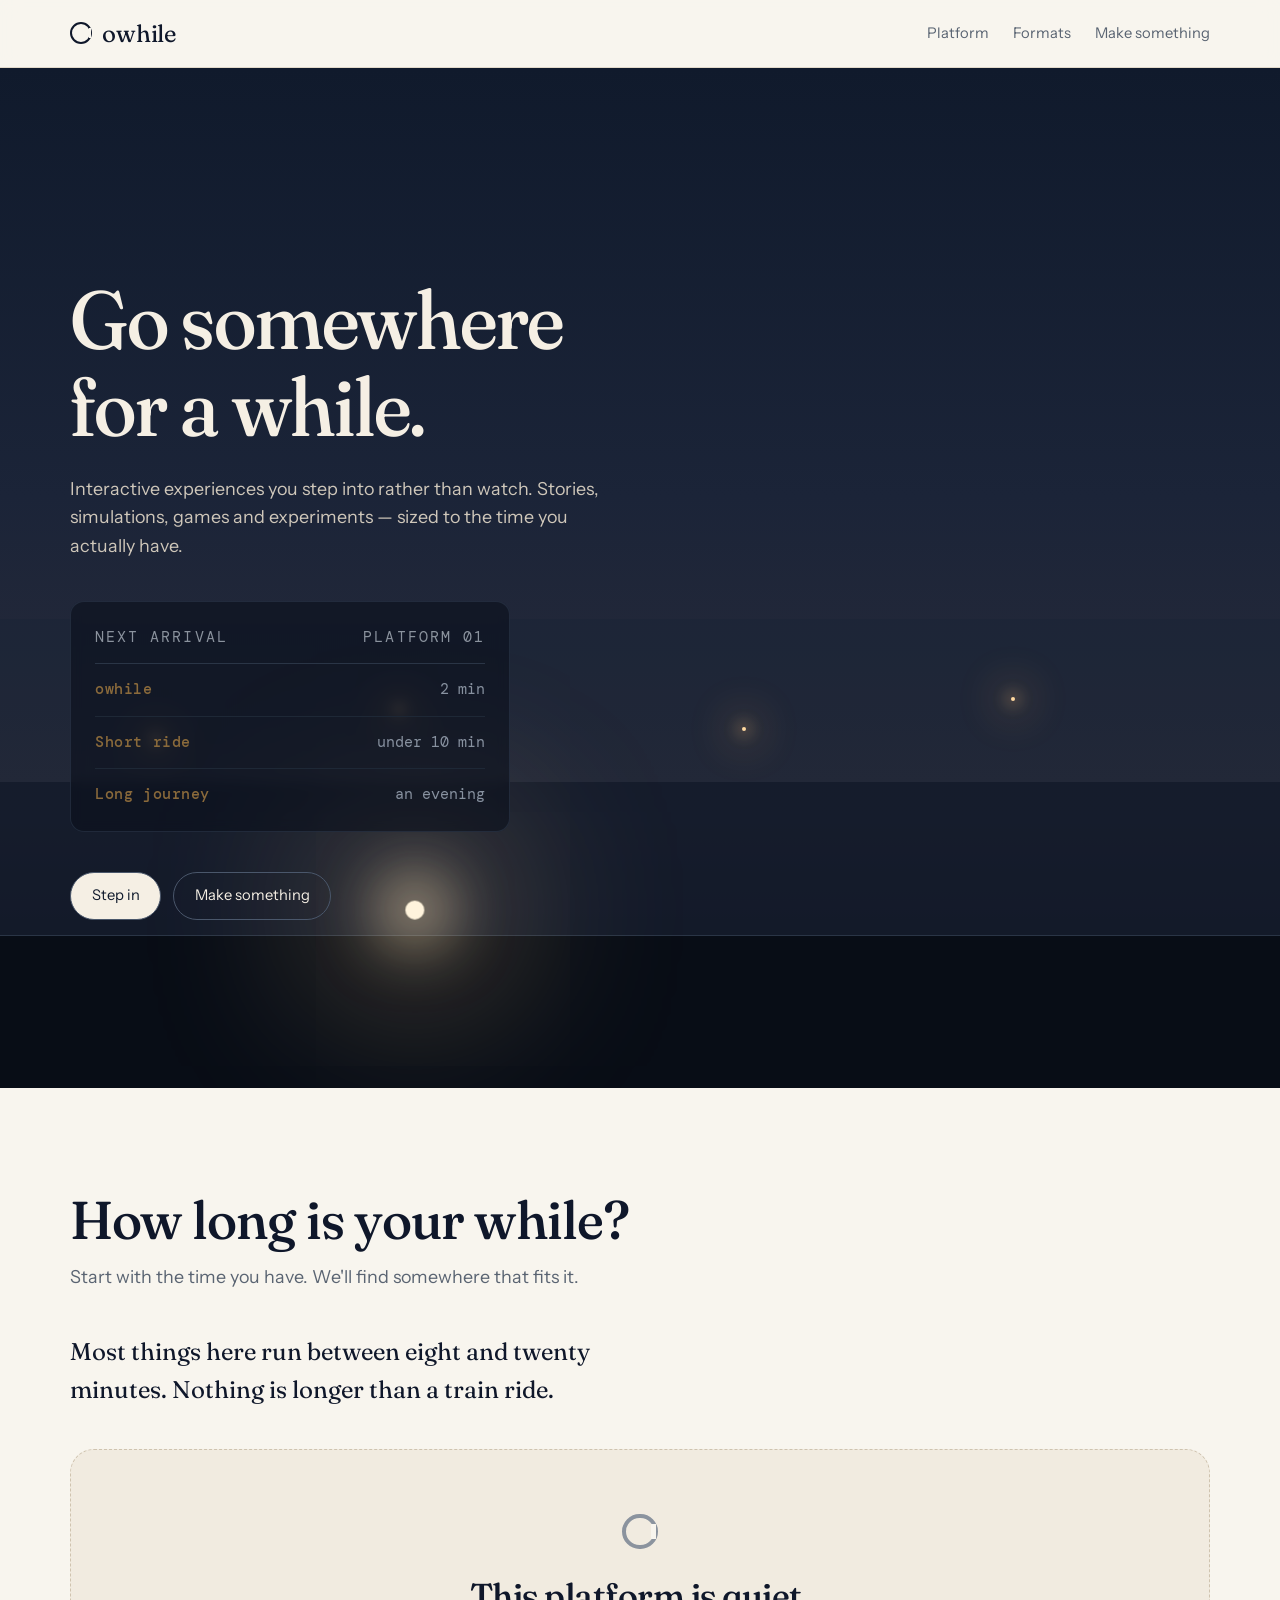
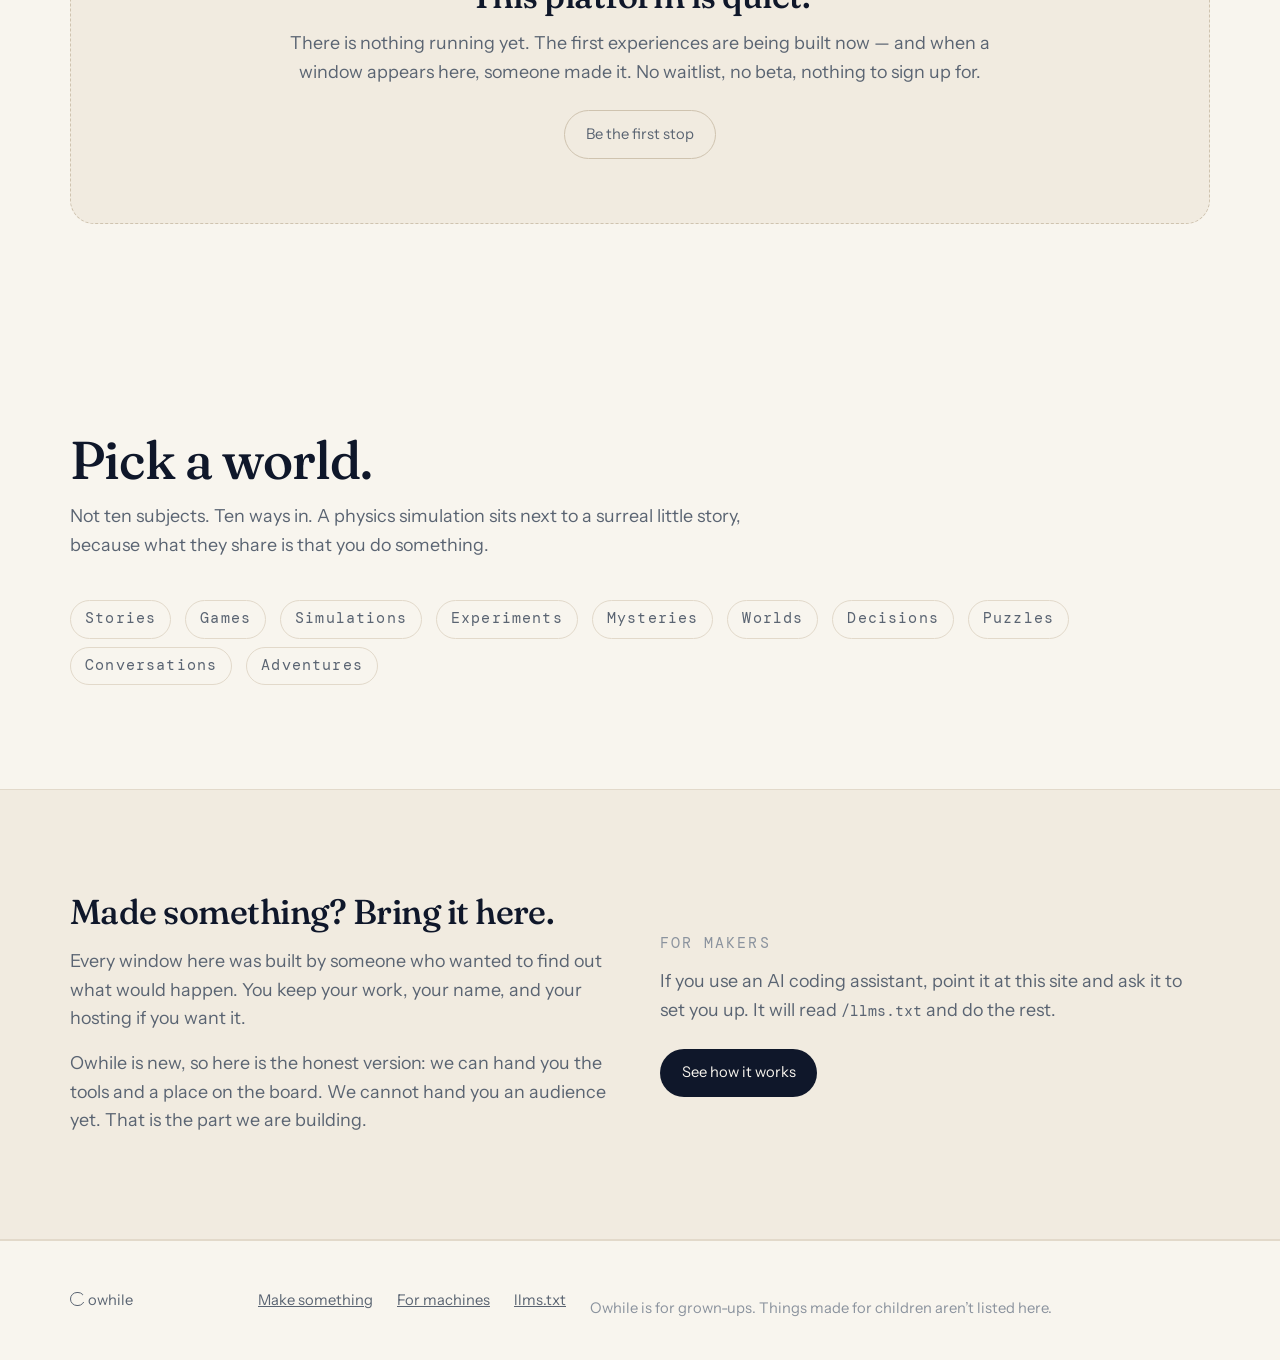
==== index.html @ 63c22e76 "owhile.ai — station landing, creator pathway, and the machine layer Static HTML/CSS with no build st" ====
<!doctype html>
<html lang="en">
<head>
<meta charset="utf-8">
<meta name="viewport" content="width=device-width, initial-scale=1">
<title>owhile — go somewhere for a while</title>
<meta name="description" content="Interactive experiences you step into rather than watch. Stories, simulations, games and experiments, sized to the time you actually have.">
<link rel="preconnect" href="https://fonts.googleapis.com">
<link rel="preconnect" href="https://fonts.gstatic.com" crossorigin>
<link href="https://fonts.googleapis.com/css2?family=Fraunces:opsz,wght@9..144,300..600&family=Instrument+Sans:wght@400;500;600&family=DM+Mono:wght@400;500&display=swap" rel="stylesheet">
<link rel="stylesheet" href="/assets/css/owhile.css">
<link rel="alternate" type="text/markdown" href="/llms.txt" title="Plain-text summary for language models">
<script type="application/ld+json">
{
  "@context": "https://schema.org",
  "@type": "WebSite",
  "name": "owhile",
  "url": "https://owhile.ai",
  "description": "A platform for interactive experiences — stories, simulations, games and experiments you step into rather than watch.",
  "publisher": { "@type": "Organization", "name": "owhile" }
}
</script>
</head>
<body>

<a class="sr-only" href="#main">Skip to content</a>

<header class="site-head">
  <div class="wrap">
    <a class="wordmark" href="/"><span class="o" aria-hidden="true"></span>owhile</a>
    <nav class="site-nav" aria-label="Main">
      <a href="#platform">Platform</a>
      <a href="#formats">Formats</a>
      <a href="/creators/">Make something</a>
    </nav>
  </div>
</header>

<main id="main">

  <!-- The station. §4 — a quiet station at dusk; something approaches before it arrives. -->
  <section class="station" aria-labelledby="hero-title">
    <div class="station__far"  aria-hidden="true"></div>
    <div class="station__mid"  aria-hidden="true"></div>
    <div class="station__near" aria-hidden="true"></div>
    <span class="lamp" style="left:12%;bottom:34%;animation-delay:-2s" aria-hidden="true"></span>
    <span class="lamp" style="left:31%;bottom:37%;animation-delay:-5s" aria-hidden="true"></span>
    <span class="lamp" style="left:58%;bottom:35%;animation-delay:-1s" aria-hidden="true"></span>
    <span class="lamp" style="left:79%;bottom:38%;animation-delay:-4s" aria-hidden="true"></span>
    <span class="approach" aria-hidden="true"></span>

    <div class="wrap station__inner">
      <h1 class="hero-title" id="hero-title">Go somewhere<br>for a while.</h1>
      <p class="hero-sub">
        Interactive experiences you step into rather than watch. Stories, simulations,
        games and experiments — sized to the time you actually have.
      </p>

      <!-- §18: real signage carrying real navigation, not decoration. -->
      <div class="board" role="group" aria-label="Next arrivals">
        <div class="board__head">
          <span class="signage">Next arrival</span>
          <span class="signage">Platform 01</span>
        </div>
        <div class="board__row"><b>owhile</b> <span>2 min</span></div>
        <div class="board__row"><b>Short ride</b> <span>under 10 min</span></div>
        <div class="board__row"><b>Long journey</b> <span>an evening</span></div>
      </div>

      <p style="margin-top:2.5rem;display:flex;gap:.75rem;flex-wrap:wrap">
        <a class="btn btn--solid" href="#platform">Step in</a>
        <a class="btn" href="/creators/">Make something</a>
      </p>
    </div>
  </section>

  <!-- §13: time as a product primitive. -->
  <section id="platform" aria-labelledby="while-title">
    <div class="wrap">
      <div class="section-head">
        <h2 id="while-title">How long is your while?</h2>
        <p>Start with the time you have. We'll find somewhere that fits it.</p>
      </div>

      <!-- SHIP GATE: the picker turns on at ~12 experiences across 3 duration bands.
           Below that it returns the same set at every setting, which teaches the visitor
           the catalogue is empty in a single click. Until then the question stands alone —
           it is the brand asset; the filter is only a feature. -->
      <p style="font-family:var(--font-display);font-size:var(--step-1);max-width:34ch">
        Most things here run between eight and twenty minutes. Nothing is longer
        than a train ride.
      </p>

      <!-- §26. There is no catalogue yet. The honest thing, in voice. -->
      <div class="platform-quiet" id="results" style="margin-top:2.5rem">
        <span class="o" aria-hidden="true"></span>
        <h3>This platform is quiet.</h3>
        <p>
          There is nothing running yet. The first experiences are being built now —
          and when a window appears here, someone made it. No waitlist, no beta,
          nothing to sign up for.
        </p>
        <p style="margin-top:1.5rem">
          <a class="btn" href="/creators/">Be the first stop</a>
        </p>
      </div>
    </div>
  </section>

  <!-- §16: formats, not subjects. -->
  <section id="formats" aria-labelledby="formats-title">
    <div class="wrap">
      <div class="section-head">
        <h2 id="formats-title">Pick a world.</h2>
        <p>
          Not ten subjects. Ten ways in. A physics simulation sits next to a surreal
          little story, because what they share is that you do something.
        </p>
      </div>
      <div class="formats">
        <span class="format">Stories</span>
        <span class="format">Games</span>
        <span class="format">Simulations</span>
        <span class="format">Experiments</span>
        <span class="format">Mysteries</span>
        <span class="format">Worlds</span>
        <span class="format">Decisions</span>
        <span class="format">Puzzles</span>
        <span class="format">Conversations</span>
        <span class="format">Adventures</span>
      </div>
    </div>
  </section>

  <!-- §17: makers of experiences. The pathway, not a SaaS panel. -->
  <section class="invitation" aria-labelledby="make-title">
    <div class="wrap">
      <div>
        <h2 id="make-title" style="font-size:var(--step-2)">Made something? Bring it here.</h2>
        <p style="margin-top:1rem;color:var(--fg-muted)">
          Every window here was built by someone who wanted to find out what would happen.
          You keep your work, your name, and your hosting if you want it.
        </p>
        <p style="margin-top:1rem;color:var(--fg-muted)">
          Owhile is new, so here is the honest version: we can hand you the tools and a
          place on the board. We cannot hand you an audience yet. That is the part we
          are building.
        </p>
      </div>
      <div>
        <p class="signage">For makers</p>
        <p style="margin-top:.75rem;color:var(--fg-muted)">
          If you use an AI coding assistant, point it at this site and ask it to set you up.
          It will read <code style="font-family:var(--font-signage);font-size:.85em">/llms.txt</code>
          and do the rest.
        </p>
        <p style="margin-top:1.5rem"><a class="btn btn--solid" href="/creators/">See how it works</a></p>
      </div>
    </div>
  </section>

</main>

<footer class="site-foot">
  <div class="wrap">
    <span><span class="o" aria-hidden="true"></span> owhile</span>
    <nav aria-label="Footer">
      <a href="/creators/">Make something</a>
      <a href="/creators/start.md">For machines</a>
      <a href="/llms.txt">llms.txt</a>
    </nav>
    <p style="flex-basis:100%;margin-top:1rem;color:var(--fg-faint)">
      Owhile is for grown-ups. Things made for children aren&rsquo;t listed here.
    </p>
  </div>
</footer>

<script src="/assets/js/owhile.js" defer></script>
</body>
</html>
---- assets/css/owhile.css ----
/* ==========================================================================
   owhile — design system
   Built from knowledge/brand/owhile-design.md
   Governing rule (§27): the metaphor informs interaction and disappears when
   it gets in the way. This is not a website pretending to be a train station.
   ========================================================================== */

/* --- 1. Tokens ---------------------------------------------------------- */

:root {
  /* Shell palette. §9: restrained — "the content universe supplies the colour". */
  --midnight: #0F172A;
  --ink:      #1F2937;
  --cloud:    #F8F5EE;   /* warm off-white */
  --sand:     #EADFCF;   /* muted ticket tone */

  /* Content accents. §9 — for windows and worlds ONLY, never shell chrome.
     "Calm outside. Anything inside." */
  --sunset: #FF9F66;
  --mint:   #7EC8A9;
  --sky:    #5B9BD5;
  --lilac:  #A78BFA;

  /* Semantic surface tokens — light. Every colour is defined HERE first, so
     nothing depends on a media query having matched. */
  --bg:            var(--cloud);
  --bg-raised:     #FFFFFF;
  --bg-sunken:     #F1EBE0;
  --fg:            var(--midnight);
  --fg-muted:      #5A6472;
  --fg-faint:      #8B939E;
  --rule:          #E2D9CA;
  --rule-strong:   #CFC3AF;
  --accent:        #8A6A3B;   /* muted gold, for ticket + signage detail */
  --focus:         #3B6EA5;

  /* Type. §8: editorial sophistication + friendliness + curiosity.
     Explicitly NOT corporate grotesk, not futuristic, not rounded-childish,
     not academic serif. Fraunces carries a distinctive lowercase; Instrument
     Sans stays extremely readable; DM Mono is the signage/ticket voice. */
  --font-display: "Fraunces", Georgia, "Times New Roman", serif;
  --font-body:    "Instrument Sans", system-ui, -apple-system, sans-serif;
  --font-signage: "DM Mono", ui-monospace, SFMono-Regular, Menlo, monospace;

  --step--1: clamp(0.83rem, 0.80rem + 0.15vw, 0.92rem);
  --step-0:  clamp(1rem, 0.96rem + 0.20vw, 1.12rem);
  --step-1:  clamp(1.25rem, 1.15rem + 0.45vw, 1.55rem);
  --step-2:  clamp(1.60rem, 1.40rem + 0.95vw, 2.30rem);
  --step-3:  clamp(2.10rem, 1.65rem + 2.10vw, 3.60rem);
  --step-4:  clamp(2.70rem, 1.80rem + 4.20vw, 6.00rem);

  /* Space */
  --s-1: 0.5rem;  --s-2: 0.875rem; --s-3: 1.5rem;
  --s-4: 2.5rem;  --s-5: 4rem;     --s-6: 6.5rem;

  --radius:    14px;
  --radius-lg: 24px;

  /* Motion. §10: unhurried, physical (weight), directional, anticipatory.
     Long durations and a gentle overshoot-free ease read as mass, not snap. */
  --ease-physical: cubic-bezier(0.22, 0.61, 0.36, 1);
  --dur-quick: 320ms;
  --dur-calm:  680ms;
  --dur-slow:  1400ms;
  --dur-approach: 2600ms;
}

/* Dark. §9: "particularly natural, because the metaphor is travel at
   dusk/night" — near-black ground, warm white type, muted gold accents.
   Guarded so an explicit light choice still wins over a dark OS. */
@media (prefers-color-scheme: dark) {
  :root:not([data-theme="light"]) {
    --bg:          var(--midnight);
    --bg-raised:   #16202F;
    --bg-sunken:   #0A1119;
    --fg:          #F5EFE4;    /* warm white, never pure #fff */
    --fg-muted:    #A8B0BC;
    --fg-faint:    #6E7684;
    --rule:        #26303F;
    --rule-strong: #3A4658;
    --accent:      #D9B87C;    /* muted gold */
    --focus:       #8FB8E8;
  }
}
:root[data-theme="dark"] {
  --bg:          var(--midnight);
  --bg-raised:   #16202F;
  --bg-sunken:   #0A1119;
  --fg:          #F5EFE4;
  --fg-muted:    #A8B0BC;
  --fg-faint:    #6E7684;
  --rule:        #26303F;
  --rule-strong: #3A4658;
  --accent:      #D9B87C;
  --focus:       #8FB8E8;
}

/* --- 2. Base ------------------------------------------------------------ */

*, *::before, *::after { box-sizing: border-box; }

html { -webkit-text-size-adjust: 100%; scroll-behavior: smooth; }

body {
  margin: 0;
  background: var(--bg);          /* explicit — never inherit the host ground */
  color: var(--fg);
  font-family: var(--font-body);
  font-size: var(--step-0);
  line-height: 1.6;
  -webkit-font-smoothing: antialiased;
  transition: background var(--dur-calm) var(--ease-physical);
}

h1, h2, h3 {
  font-family: var(--font-display);
  font-weight: 500;
  line-height: 1.06;
  letter-spacing: -0.015em;
  text-wrap: balance;
  margin: 0;
  font-variation-settings: "SOFT" 30, "WONK" 1;   /* Fraunces: warm, not stiff */
}

p { margin: 0; max-width: 62ch; }
a { color: inherit; }

:focus-visible {
  outline: 2px solid var(--focus);
  outline-offset: 3px;
  border-radius: 4px;
}

.wrap { width: min(100% - 2.5rem, 1140px); margin-inline: auto; }
.stack > * + * { margin-top: var(--flow, var(--s-3)); }

.sr-only {
  position: absolute; width: 1px; height: 1px; padding: 0; margin: -1px;
  overflow: hidden; clip: rect(0 0 0 0); white-space: nowrap; border: 0;
}

/* Signage voice — §18. Used sparingly, as the design system insists. */
.signage {
  font-family: var(--font-signage);
  font-size: var(--step--1);
  letter-spacing: 0.14em;
  text-transform: uppercase;
  color: var(--fg-faint);
}

/* --- 3. The O ----------------------------------------------------------- */
/* §6: window, portal, destination, loop. One shape, many jobs. */

.o {
  display: inline-block;
  inline-size: 1em; block-size: 1em;
  border: 0.115em solid currentColor;
  border-radius: 50%;
  position: relative;
  vertical-align: -0.09em;
}
/* The nick that makes it a window frame rather than a ring — the detail that
   lets the O be recognised without the wordmark (§7). */
.o::after {
  content: "";
  position: absolute;
  inset-block: 22%; right: -0.055em;
  inline-size: 0.115em;
  background: var(--bg);
}

.wordmark {
  display: inline-flex; align-items: center; gap: 0.42em;
  font-family: var(--font-display);
  font-size: var(--step-1);
  font-variation-settings: "SOFT" 40, "WONK" 1;
  letter-spacing: -0.01em;
  text-decoration: none;
  color: var(--fg);
}
.wordmark .o { font-size: 0.92em; }

/* --- 4. Header ---------------------------------------------------------- */

.site-head {
  position: sticky; top: 0; z-index: 40;
  background: color-mix(in oklab, var(--bg) 88%, transparent);
  backdrop-filter: blur(10px);
  border-block-end: 1px solid var(--rule);
}
.site-head .wrap {
  display: flex; align-items: center; gap: var(--s-3);
  padding-block: var(--s-2);
}
.site-nav { margin-inline-start: auto; display: flex; gap: var(--s-3); align-items: center; }
.site-nav a {
  text-decoration: none; color: var(--fg-muted);
  font-size: var(--step--1);
  transition: color var(--dur-quick) var(--ease-physical);
}
.site-nav a:hover { color: var(--fg); }

/* --- 5. The station ----------------------------------------------------- */
/* §4. A quiet station at dusk. Always dark regardless of theme: it is a
   scene, not a surface — the same way a photograph does not invert. */

.station {
  position: relative;
  min-block-size: min(88vh, 760px);
  display: grid; align-items: end;
  overflow: hidden;
  background: linear-gradient(#101A2C 0%, #1B2438 42%, #2A2C3A 74%, #17181F 100%);
  color: #F5EFE4;
  isolation: isolate;
}

/* Depth: three silhouette bands, nearest darkest. */
.station__far, .station__mid, .station__near {
  position: absolute; inset-inline: 0; bottom: 0; pointer-events: none;
}
.station__far  { block-size: 46%; background: #16203350; }
.station__mid  { block-size: 30%; background: #0E1626A0; }
.station__near { block-size: 15%; background: #080D16; border-block-start: 1px solid #2A3546; }

/* Warm practical lights (§4). Slow, uneven breathing — never a pulse. */
.lamp {
  position: absolute; inline-size: 4px; block-size: 4px; border-radius: 50%;
  background: #FFD9A0;
  box-shadow: 0 0 14px 6px #FFC98033, 0 0 40px 18px #FFB85E1F;
  animation: lamp-breathe 7s var(--ease-physical) infinite;
}
@keyframes lamp-breathe { 0%,100% { opacity: .78 } 50% { opacity: 1 } }

/* The approaching light (§4, §10 "anticipatory"). It arrives before the
   train does — the whole point of the scene. */
.approach {
  position: absolute; left: -14%; bottom: 17%;
  inline-size: 10px; block-size: 10px; border-radius: 50%;
  background: #FFF3DC;
  box-shadow: 0 0 30px 14px #FFE6B880, 0 0 90px 46px #FFD79640;
  animation: approach var(--dur-approach) var(--ease-physical) 900ms forwards;
}
@keyframes approach {
  from { transform: translateX(0) scale(.55); opacity: 0 }
  25%  { opacity: .9 }
  to   { transform: translateX(46vw) scale(1.9); opacity: 1 }
}

.station__inner { position: relative; z-index: 2; padding-block: var(--s-6) var(--s-5); }

.hero-title {
  font-size: var(--step-4);
  font-variation-settings: "SOFT" 50, "WONK" 1;
  max-inline-size: 15ch;
}
.hero-sub { color: #CFC7BA; max-inline-size: 46ch; margin-top: var(--s-3); }

/* The departure board (§4, §18). Real signage, not decoration: it carries
   the actual navigation. */
.board {
  margin-top: var(--s-4);
  border: 1px solid #33405480;
  border-radius: var(--radius);
  background: #0A101B99;
  backdrop-filter: blur(6px);
  padding: var(--s-3);
  max-inline-size: 440px;
}
.board__head {
  display: flex; justify-content: space-between; align-items: baseline;
  border-block-end: 1px solid #2A3546; padding-block-end: var(--s-2);
}
.board__row {
  display: grid; grid-template-columns: 1fr auto;
  gap: var(--s-2); padding-block: var(--s-2);
  border-block-end: 1px solid #1E2836;
  font-family: var(--font-signage); font-size: var(--step--1);
}
.board__row:last-child { border: 0; padding-block-end: 0; }
.board__row b { font-weight: 500; color: var(--accent); letter-spacing: .04em; }
.board__row span { color: #8892A0; }

/* --- 6. Buttons --------------------------------------------------------- */

.btn {
  display: inline-flex; align-items: center; gap: 0.6em;
  padding: 0.78em 1.4em;
  border-radius: 999px;
  border: 1px solid var(--rule-strong);
  background: transparent; color: inherit;
  font: inherit; font-size: var(--step--1);
  text-decoration: none; cursor: pointer;
  transition: transform var(--dur-quick) var(--ease-physical),
              background var(--dur-quick) var(--ease-physical),
              border-color var(--dur-quick) var(--ease-physical);
}
.btn:hover { transform: translateX(3px); }        /* directional — §10 */
.btn--solid {
  background: var(--fg); color: var(--bg); border-color: transparent;
}
.station .btn { border-color: #4A576B; color: #F5EFE4; }
.station .btn--solid { background: #F5EFE4; color: #101A2C; }

/* --- 7. Sections -------------------------------------------------------- */

section { padding-block: var(--s-6); }
.section-head { margin-block-end: var(--s-4); }
.section-head h2 { font-size: var(--step-3); }
.section-head p { color: var(--fg-muted); margin-top: var(--s-2); }

/* --- 8. Time chooser ---------------------------------------------------- */
/* §13: time is a product primitive. "How long is your while?" */

.whiles { display: flex; flex-wrap: wrap; gap: var(--s-2); }
.while {
  padding: 0.7em 1.25em; border-radius: 999px;
  border: 1px solid var(--rule-strong); background: transparent;
  font: inherit; font-size: var(--step--1); color: var(--fg); cursor: pointer;
  transition: background var(--dur-quick) var(--ease-physical),
              color var(--dur-quick) var(--ease-physical),
              transform var(--dur-quick) var(--ease-physical);
}
.while:hover { transform: translateY(-2px); }
.while[aria-pressed="true"] { background: var(--fg); color: var(--bg); border-color: transparent; }

/* --- 9. Windows --------------------------------------------------------- */
/* §15: a card is a portal. The image dominates; metadata stays quiet. */

.windows {
  display: grid; gap: var(--s-3);
  grid-template-columns: repeat(auto-fill, minmax(248px, 1fr));
}
.window {
  border: 1px solid var(--rule); border-radius: var(--radius-lg);
  background: var(--bg-raised); overflow: hidden;
  text-decoration: none; color: inherit;
  display: flex; flex-direction: column;
  transition: transform var(--dur-calm) var(--ease-physical),
              border-color var(--dur-calm) var(--ease-physical);
}
.window:hover { transform: translateY(-4px); border-color: var(--rule-strong); }
.window__view {
  aspect-ratio: 4 / 3; position: relative;
  background: var(--world, linear-gradient(140deg, var(--sky), var(--lilac)));
}
.window__view::after {           /* the O, as the frame the world sits behind */
  content: ""; position: absolute; inset: 12%;
  border: 1px solid #FFFFFF2E; border-radius: 50%;
}
.window__meta { padding: var(--s-3); }
.window__meta h3 { font-size: var(--step-1); }
.window__meta .signage { margin-top: var(--s-1); display: block; }

/* --- 10. Empty state ---------------------------------------------------- */
/* §26: even empty states belong to the world. This one is load-bearing —
   there is no catalogue yet, and the honest thing is to say so in voice. */

.platform-quiet {
  border: 1px dashed var(--rule-strong); border-radius: var(--radius-lg);
  padding: var(--s-5) var(--s-4); text-align: center;
  background: var(--bg-sunken);
}
.platform-quiet .o { font-size: 2.2rem; color: var(--fg-faint); }
.platform-quiet h3 { font-size: var(--step-2); margin-top: var(--s-3); }
.platform-quiet p { margin-inline: auto; margin-top: var(--s-2); color: var(--fg-muted); }

/* --- 11. Formats -------------------------------------------------------- */
/* §16: formats, not subjects. */

.formats { display: flex; flex-wrap: wrap; gap: var(--s-1) var(--s-2); }
.format {
  font-family: var(--font-signage); font-size: var(--step--1);
  letter-spacing: 0.08em;
  padding: 0.45em 0.95em; border-radius: 999px;
  border: 1px solid var(--rule); color: var(--fg-muted);
}

/* --- 12. Creator invitation --------------------------------------------- */
/* §17: makers of experiences. Never a SaaS panel. */

.invitation {
  border-block: 1px solid var(--rule);
  background: var(--bg-sunken);
}
.invitation .wrap {
  display: grid; gap: var(--s-4);
  grid-template-columns: repeat(auto-fit, minmax(280px, 1fr));
  align-items: center;
}

/* --- 13. Footer --------------------------------------------------------- */

.site-foot {
  border-block-start: 1px solid var(--rule);
  padding-block: var(--s-4);
  color: var(--fg-muted); font-size: var(--step--1);
}
.site-foot .wrap { display: flex; flex-wrap: wrap; gap: var(--s-3); align-items: center; }
.site-foot nav { margin-inline-start: auto; display: flex; gap: var(--s-3); }
.site-foot a { color: var(--fg-muted); }

/* --- 14. Docs (creator pages) ------------------------------------------- */

.doc { max-inline-size: 72ch; }
.doc h2 { font-size: var(--step-2); margin-top: var(--s-5); }
.doc h3 { font-size: var(--step-1); margin-top: var(--s-4); font-family: var(--font-body); font-weight: 600; }
.doc p, .doc li { color: var(--fg-muted); }
.doc code {
  font-family: var(--font-signage); font-size: 0.88em;
  background: var(--bg-sunken); padding: 0.15em 0.4em; border-radius: 5px;
  color: var(--fg);
}
.doc pre {
  background: var(--bg-sunken); border: 1px solid var(--rule);
  border-radius: var(--radius); padding: var(--s-3);
  overflow-x: auto; font-size: var(--step--1);
}
.doc pre code { background: none; padding: 0; }

/* --- 15. Reduced motion ------------------------------------------------- */
/* §10 is built on motion, so honouring this properly matters: the scene must
   still READ as a station with everything held still. */

@media (prefers-reduced-motion: reduce) {
  *, *::before, *::after {
    animation-duration: 0.01ms !important;
    animation-iteration-count: 1 !important;
    transition-duration: 0.01ms !important;
    scroll-behavior: auto !important;
  }
  .approach { left: 32%; transform: none; opacity: 1; }
}
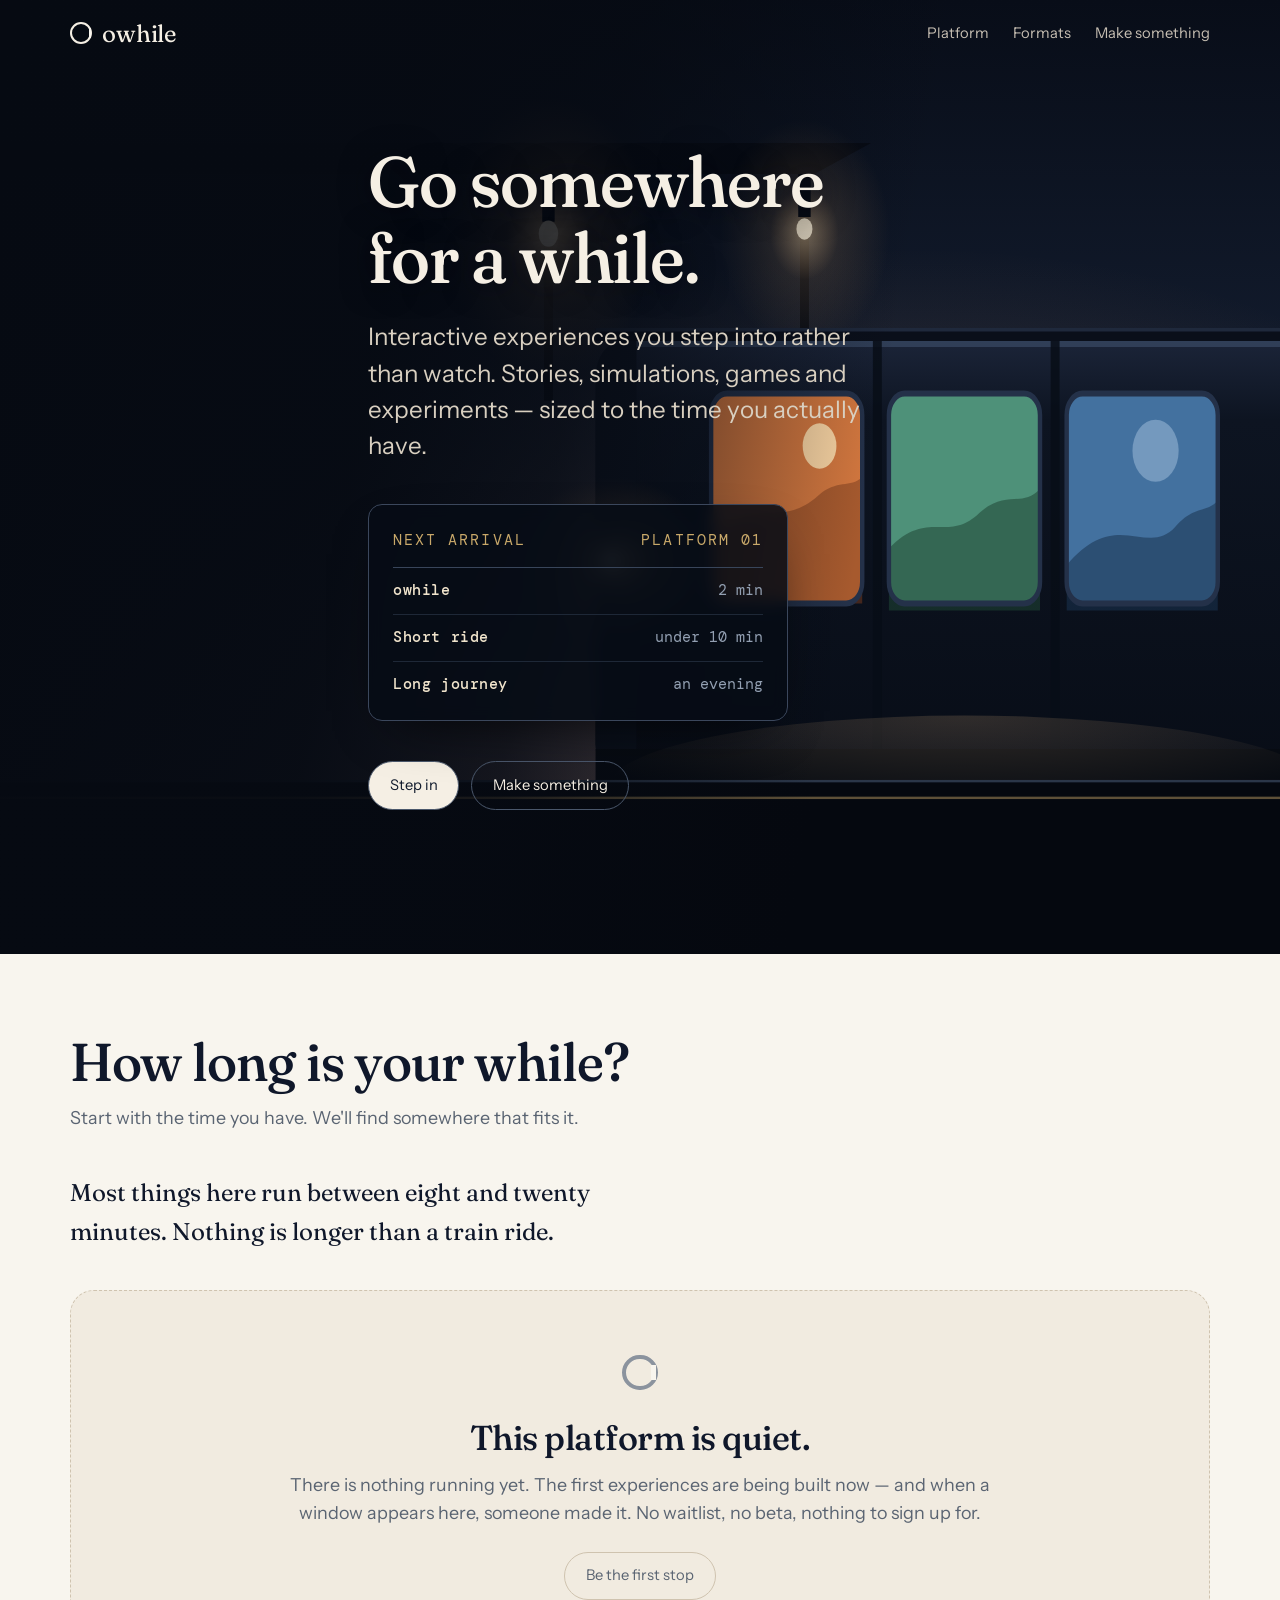
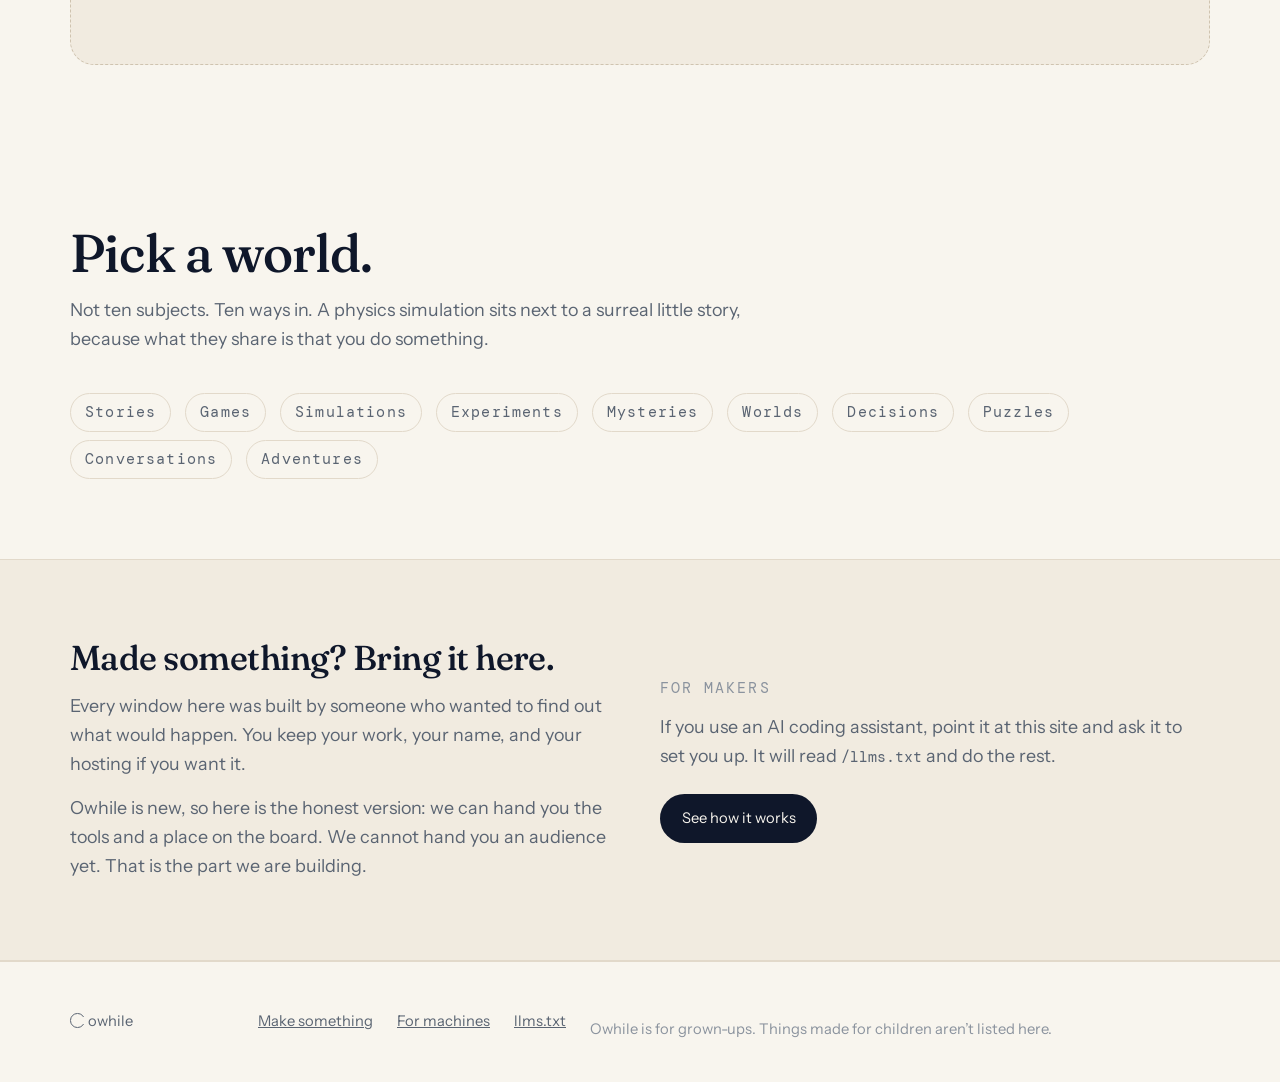
==== commit cb92270c: "Rebuild the hero: an actual drawn scene, not three flat divs The first version shipped without ever " ====
--- a/index.html
+++ b/index.html
@@ -25,7 +25,7 @@
 
 <a class="sr-only" href="#main">Skip to content</a>
 
-<header class="site-head">
+<header class="site-head site-head--over">
   <div class="wrap">
     <a class="wordmark" href="/"><span class="o" aria-hidden="true"></span>owhile</a>
     <nav class="site-nav" aria-label="Main">
@@ -40,14 +40,6 @@
 
   <!-- The station. §4 — a quiet station at dusk; something approaches before it arrives. -->
   <section class="station" aria-labelledby="hero-title">
-    <div class="station__far"  aria-hidden="true"></div>
-    <div class="station__mid"  aria-hidden="true"></div>
-    <div class="station__near" aria-hidden="true"></div>
-    <span class="lamp" style="left:12%;bottom:34%;animation-delay:-2s" aria-hidden="true"></span>
-    <span class="lamp" style="left:31%;bottom:37%;animation-delay:-5s" aria-hidden="true"></span>
-    <span class="lamp" style="left:58%;bottom:35%;animation-delay:-1s" aria-hidden="true"></span>
-    <span class="lamp" style="left:79%;bottom:38%;animation-delay:-4s" aria-hidden="true"></span>
-    <span class="approach" aria-hidden="true"></span>
 
     <div class="wrap station__inner">
       <h1 class="hero-title" id="hero-title">Go somewhere<br>for a while.</h1>
@@ -67,7 +59,7 @@
         <div class="board__row"><b>Long journey</b> <span>an evening</span></div>
       </div>
 
-      <p style="margin-top:2.5rem;display:flex;gap:.75rem;flex-wrap:wrap">
+      <p class="hero-actions">
         <a class="btn btn--solid" href="#platform">Step in</a>
         <a class="btn" href="/creators/">Make something</a>
       </p>
--- a/assets/css/owhile.css
+++ b/assets/css/owhile.css
@@ -47,11 +47,11 @@
   --step-1:  clamp(1.25rem, 1.15rem + 0.45vw, 1.55rem);
   --step-2:  clamp(1.60rem, 1.40rem + 0.95vw, 2.30rem);
   --step-3:  clamp(2.10rem, 1.65rem + 2.10vw, 3.60rem);
-  --step-4:  clamp(2.70rem, 1.80rem + 4.20vw, 6.00rem);
+  --step-4:  clamp(2.60rem, 1.90rem + 3.20vw, 4.80rem);
 
   /* Space */
   --s-1: 0.5rem;  --s-2: 0.875rem; --s-3: 1.5rem;
-  --s-4: 2.5rem;  --s-5: 4rem;     --s-6: 6.5rem;
+  --s-4: 2.5rem;  --s-5: 4rem;     --s-6: 5rem;
 
   --radius:    14px;
   --radius-lg: 24px;
@@ -99,7 +99,8 @@
 
 *, *::before, *::after { box-sizing: border-box; }
 
-html { -webkit-text-size-adjust: 100%; scroll-behavior: smooth; }
+html { -webkit-text-size-adjust: 100%; scroll-behavior: smooth; overflow-x: hidden; }
+img, svg { max-inline-size: 100%; }
 
 body {
   margin: 0;
@@ -189,10 +190,11 @@
   border-block-end: 1px solid var(--rule);
 }
 .site-head .wrap {
-  display: flex; align-items: center; gap: var(--s-3);
+  display: flex; align-items: center; gap: var(--s-2) var(--s-3);
+  flex-wrap: wrap;                      /* the row itself must wrap, not just the nav */
   padding-block: var(--s-2);
 }
-.site-nav { margin-inline-start: auto; display: flex; gap: var(--s-3); align-items: center; }
+.site-nav { margin-inline-start: auto; display: flex; flex-wrap: wrap; gap: var(--s-2) var(--s-3); align-items: center; }
 .site-nav a {
   text-decoration: none; color: var(--fg-muted);
   font-size: var(--step--1);
@@ -200,85 +202,102 @@
 }
 .site-nav a:hover { color: var(--fg); }
 
+/* On the home page the header sits OVER the station. A light bar butted against
+   a dark scene read as a seam. */
+.site-head--over {
+  position: absolute; inset-inline: 0; top: 0;
+  background: transparent; backdrop-filter: none; border: 0;
+}
+.site-head--over .wordmark { color: #F5EFE4; }
+.site-head--over .site-nav a { color: #C6BEB2; }
+.site-head--over .site-nav a:hover { color: #FFFFFF; }
+
 /* --- 5. The station ----------------------------------------------------- */
-/* §4. A quiet station at dusk. Always dark regardless of theme: it is a
-   scene, not a surface — the same way a photograph does not invert. */
+/* §4. A quiet station at dusk, with a train waiting and its windows lit.
+   The scene is real drawn art (assets/station.svg). The first attempt used
+   three positioned divs for "depth" and rendered as a dark box with text on
+   it — no platform, no canopy, no train. Always dark regardless of theme:
+   it is a scene, not a surface, the same way a photograph does not invert. */
 
 .station {
   position: relative;
-  min-block-size: min(88vh, 760px);
-  display: grid; align-items: end;
+  min-block-size: min(94vh, 820px);
+  display: grid; align-items: center;
   overflow: hidden;
-  background: linear-gradient(#101A2C 0%, #1B2438 42%, #2A2C3A 74%, #17181F 100%);
+  background: url("/assets/station.svg") center / 100% 100% no-repeat, #0B1220;
   color: #F5EFE4;
   isolation: isolate;
 }
 
-/* Depth: three silhouette bands, nearest darkest. */
-.station__far, .station__mid, .station__near {
-  position: absolute; inset-inline: 0; bottom: 0; pointer-events: none;
-}
-.station__far  { block-size: 46%; background: #16203350; }
-.station__mid  { block-size: 30%; background: #0E1626A0; }
-.station__near { block-size: 15%; background: #080D16; border-block-start: 1px solid #2A3546; }
-
-/* Warm practical lights (§4). Slow, uneven breathing — never a pulse. */
-.lamp {
-  position: absolute; inline-size: 4px; block-size: 4px; border-radius: 50%;
-  background: #FFD9A0;
-  box-shadow: 0 0 14px 6px #FFC98033, 0 0 40px 18px #FFB85E1F;
-  animation: lamp-breathe 7s var(--ease-physical) infinite;
-}
-@keyframes lamp-breathe { 0%,100% { opacity: .78 } 50% { opacity: 1 } }
-
-/* The approaching light (§4, §10 "anticipatory"). It arrives before the
-   train does — the whole point of the scene. */
-.approach {
-  position: absolute; left: -14%; bottom: 17%;
-  inline-size: 10px; block-size: 10px; border-radius: 50%;
-  background: #FFF3DC;
-  box-shadow: 0 0 30px 14px #FFE6B880, 0 0 90px 46px #FFD79640;
-  animation: approach var(--dur-approach) var(--ease-physical) 900ms forwards;
-}
-@keyframes approach {
-  from { transform: translateX(0) scale(.55); opacity: 0 }
-  25%  { opacity: .9 }
-  to   { transform: translateX(46vw) scale(1.9); opacity: 1 }
-}
-
-.station__inner { position: relative; z-index: 2; padding-block: var(--s-6) var(--s-5); }
+/* Legibility scrim behind the copy only. The right half stays clear so the
+   train and its lit windows are unobstructed — §5, they are the whole image. */
+.station::before {
+  content: "";
+  position: absolute; inset: 0; z-index: 1;
+  background: linear-gradient(100deg,
+    #060A12 0%, #060A12F2 30%, #060A12C4 44%, #060A1266 54%, transparent 66%);
+}
+
+.station__inner {
+  position: relative; z-index: 2;
+  padding-block: var(--s-5);
+  max-inline-size: 34rem;
+}
 
 .hero-title {
   font-size: var(--step-4);
   font-variation-settings: "SOFT" 50, "WONK" 1;
-  max-inline-size: 15ch;
-}
-.hero-sub { color: #CFC7BA; max-inline-size: 46ch; margin-top: var(--s-3); }
-
-/* The departure board (§4, §18). Real signage, not decoration: it carries
-   the actual navigation. */
+  max-inline-size: 12ch;
+  text-shadow: 0 2px 30px #05080Faa;
+}
+.hero-sub {
+  color: #D8CFC0; max-inline-size: 33ch;
+  margin-top: var(--s-3); font-size: var(--step-1); line-height: 1.5;
+}
+
+/* The departure board (§4, §18): real signage carrying real navigation. */
 .board {
   margin-top: var(--s-4);
-  border: 1px solid #33405480;
-  border-radius: var(--radius);
-  background: #0A101B99;
-  backdrop-filter: blur(6px);
-  padding: var(--s-3);
-  max-inline-size: 440px;
+  border: 1px solid #3B475C; border-radius: var(--radius);
+  background: #070C16D9; backdrop-filter: blur(8px);
+  padding: var(--s-3); max-inline-size: min(420px, 100%);
+  box-shadow: 0 20px 60px -30px #000;
 }
 .board__head {
   display: flex; justify-content: space-between; align-items: baseline;
-  border-block-end: 1px solid #2A3546; padding-block-end: var(--s-2);
-}
+  border-block-end: 1px solid #38455A; padding-block-end: var(--s-2);
+}
+.board__head .signage { color: #C9A96A; }
 .board__row {
-  display: grid; grid-template-columns: 1fr auto;
-  gap: var(--s-2); padding-block: var(--s-2);
-  border-block-end: 1px solid #1E2836;
+  display: grid; grid-template-columns: 1fr auto; gap: var(--s-2);
+  padding-block: .7rem; border-block-end: 1px solid #1E2837;
   font-family: var(--font-signage); font-size: var(--step--1);
 }
 .board__row:last-child { border: 0; padding-block-end: 0; }
-.board__row b { font-weight: 500; color: var(--accent); letter-spacing: .04em; }
-.board__row span { color: #8892A0; }
+.board__row b { font-weight: 500; color: #F0E4CC; letter-spacing: .04em; }
+.board__row span { color: #93A0B2; }
+
+.hero-actions { margin-top: var(--s-4); display: flex; gap: .75rem; flex-wrap: wrap; }
+
+/* A tall narrow box would squash a 1440x800 scene. Crop toward the train
+   instead of distorting it, and let the scrim cover more of the frame. */
+@media (max-width: 720px) {
+  .wordmark { font-size: var(--step-0); }
+  .site-nav { gap: var(--s-2); font-size: var(--step--1); }
+  .site-nav a[href="#formats"] { display: none; }   /* three items do not fit; two do */
+  .board__row { font-size: 0.78rem; }
+  .board__head .signage { font-size: 0.7rem; letter-spacing: .1em; }
+
+  .station {
+    min-block-size: min(88vh, 640px);
+    background: url("/assets/station.svg") 72% bottom / auto 100% no-repeat, #0B1220;
+  }
+  .station::before {
+    background: linear-gradient(180deg, #060A12E8 0%, #060A129E 44%, #060A12DD 100%);
+  }
+  .station__inner { max-inline-size: 100%; }
+  .hero-sub { max-inline-size: 30ch; }
+}
 
 /* --- 6. Buttons --------------------------------------------------------- */
 
@@ -428,5 +447,4 @@
     transition-duration: 0.01ms !important;
     scroll-behavior: auto !important;
   }
-  .approach { left: 32%; transform: none; opacity: 1; }
-}
+}
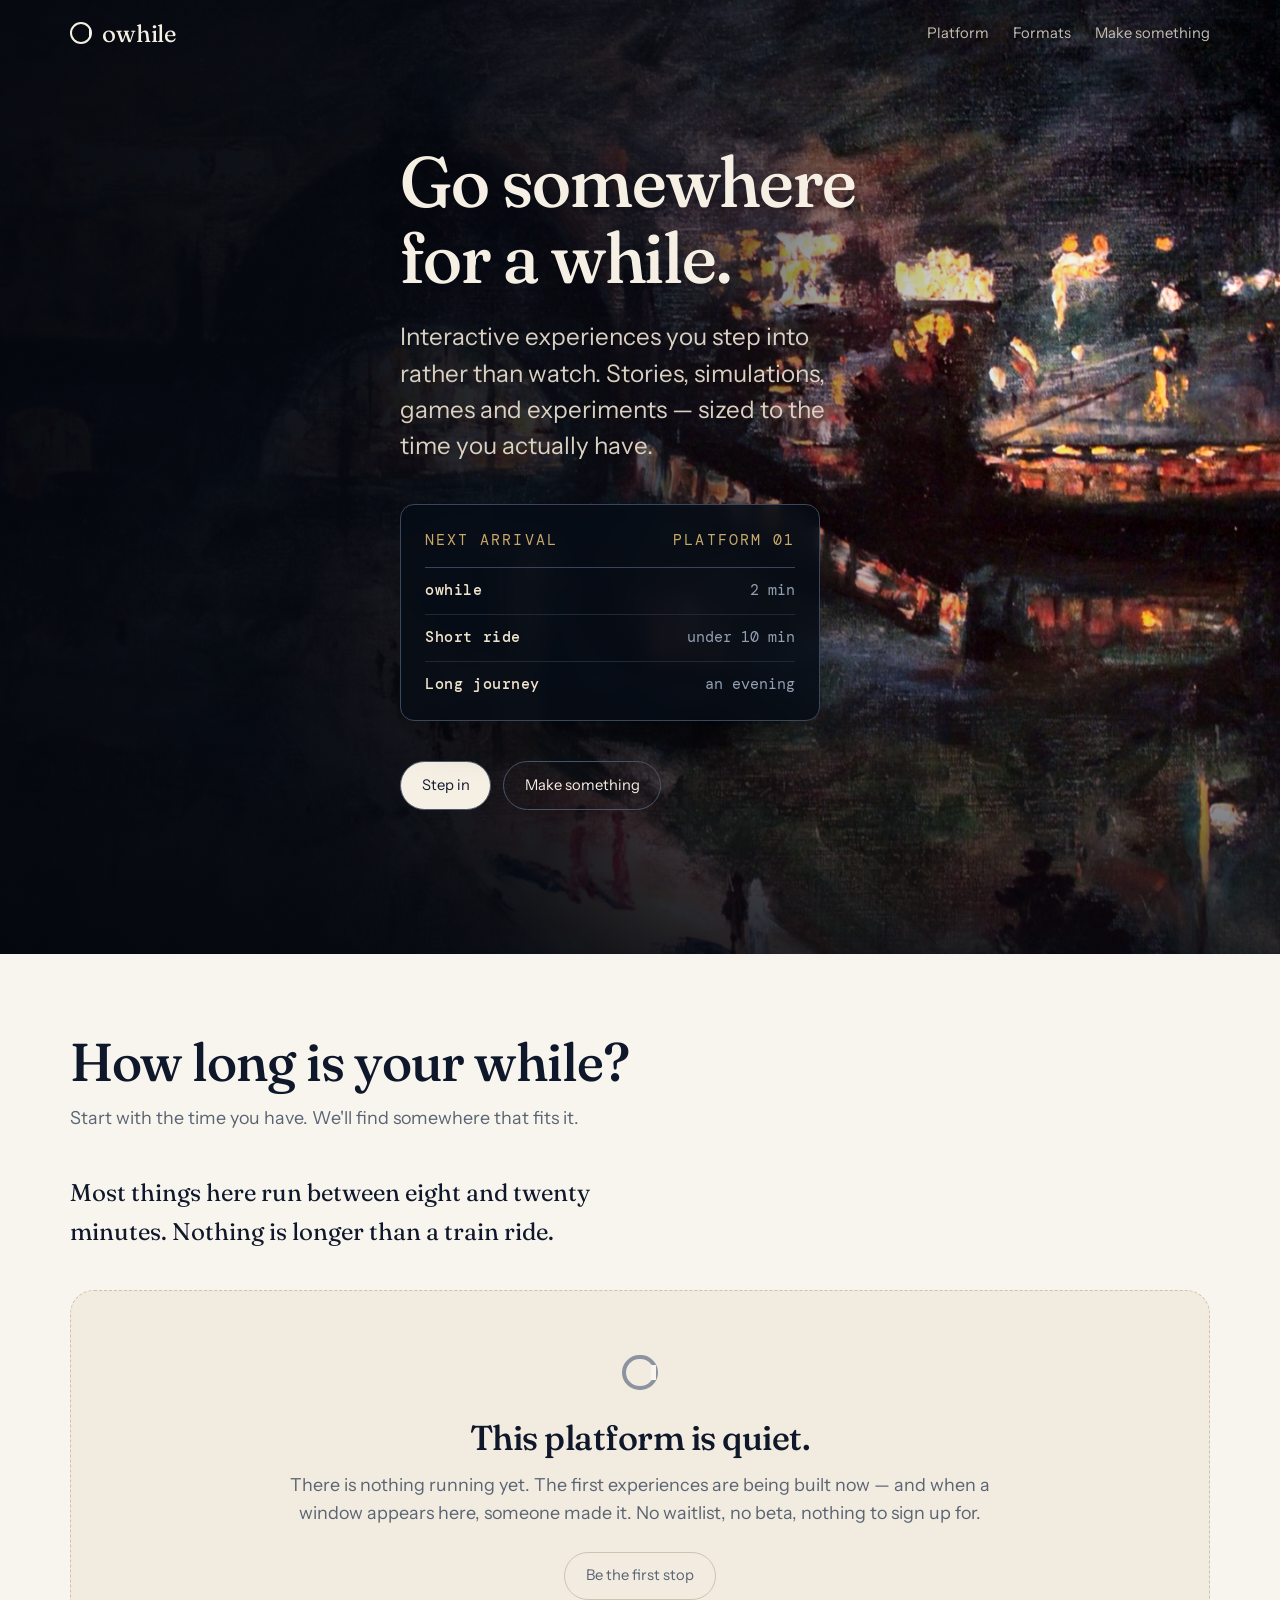
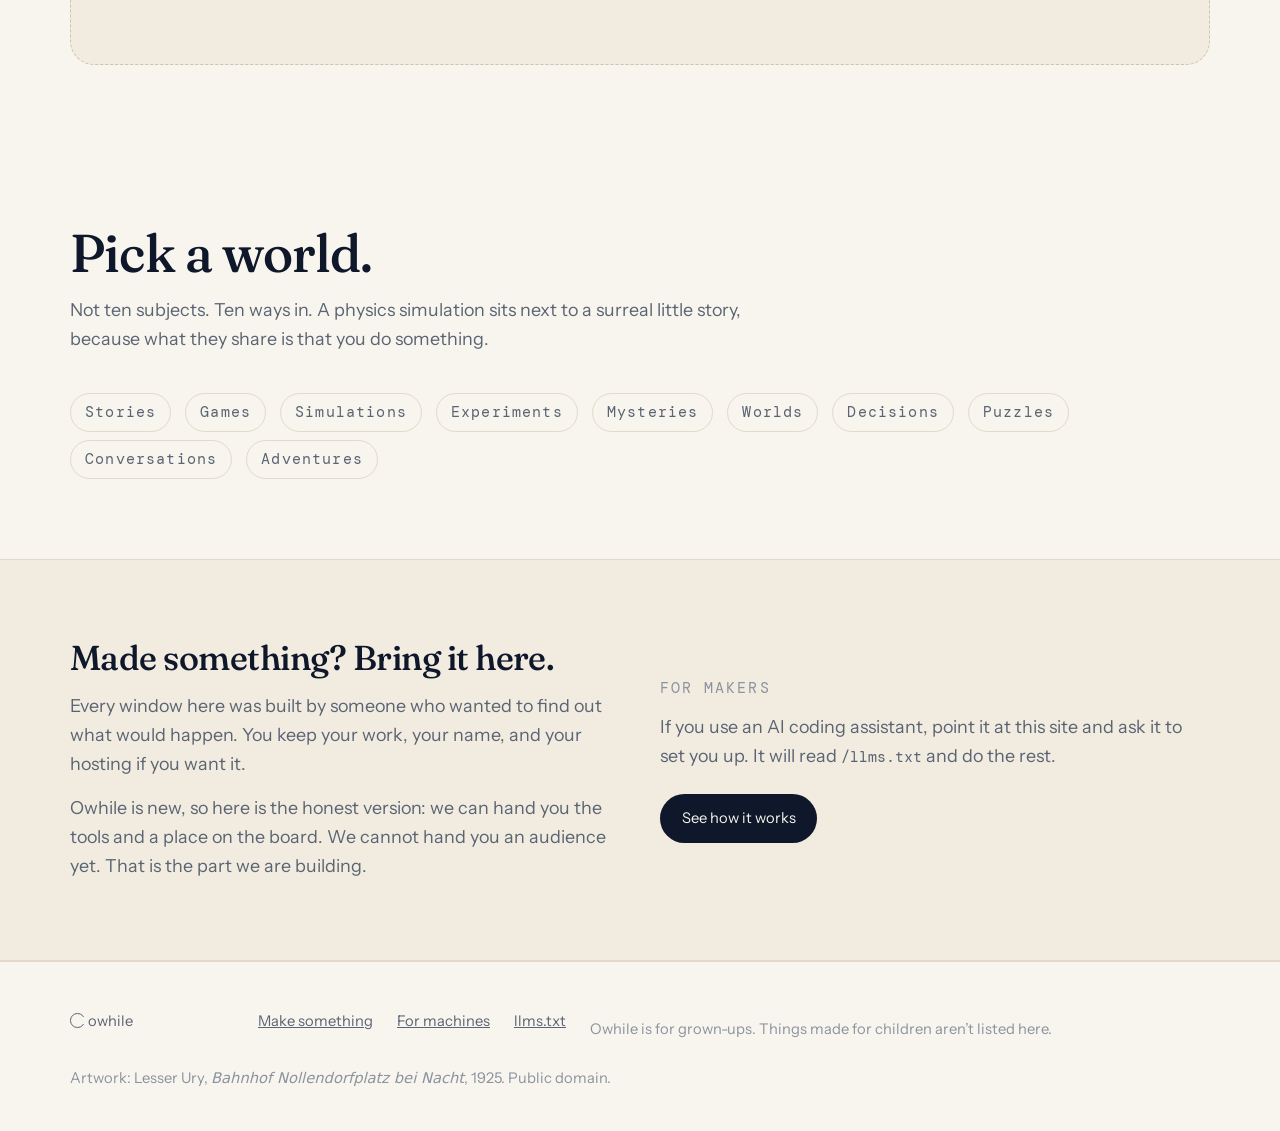
==== commit 39f100a6: "Replace my hand-drawn SVG with a public-domain painting The vector station was amateur work and look" ====
--- a/index.html
+++ b/index.html
@@ -40,6 +40,7 @@
 
   <!-- The station. §4 — a quiet station at dusk; something approaches before it arrives. -->
   <section class="station" aria-labelledby="hero-title">
+    <div class="station__art" aria-hidden="true"></div>
 
     <div class="wrap station__inner">
       <h1 class="hero-title" id="hero-title">Go somewhere<br>for a while.</h1>
@@ -164,6 +165,9 @@
     <p style="flex-basis:100%;margin-top:1rem;color:var(--fg-faint)">
       Owhile is for grown-ups. Things made for children aren&rsquo;t listed here.
     </p>
+    <p style="flex-basis:100%;color:var(--fg-faint)">
+      Artwork: Lesser Ury, <i>Bahnhof Nollendorfplatz bei Nacht</i>, 1925. Public domain.
+    </p>
   </div>
 </footer>
 
--- a/assets/css/owhile.css
+++ b/assets/css/owhile.css
@@ -224,9 +224,17 @@
   min-block-size: min(94vh, 820px);
   display: grid; align-items: center;
   overflow: hidden;
-  background: url("/assets/station.svg") center / 100% 100% no-repeat, #0B1220;
+  background: #0B1220;
   color: #F5EFE4;
   isolation: isolate;
+}
+
+/* The source is an in-gallery photograph of an oil painting: green-cast and
+   flat. Graded on its own layer so the type above is untouched. */
+.station__art {
+  position: absolute; inset: 0; z-index: 0;
+  background: url("/assets/img/station.jpg") center 38% / cover no-repeat;
+  filter: saturate(1.12) contrast(1.1) brightness(1.06) hue-rotate(-8deg);
 }
 
 /* Legibility scrim behind the copy only. The right half stays clear so the
@@ -234,14 +242,15 @@
 .station::before {
   content: "";
   position: absolute; inset: 0; z-index: 1;
-  background: linear-gradient(100deg,
-    #060A12 0%, #060A12F2 30%, #060A12C4 44%, #060A1266 54%, transparent 66%);
+  background:
+    linear-gradient(96deg, #04070Efa 0%, #04070Eef 30%, #04070Ec9 46%, #04070E70 60%, #04070E12 76%, transparent 88%),
+    linear-gradient(#05080F55 0%, transparent 26%, transparent 62%, #05080Fcc 100%);
 }
 
 .station__inner {
   position: relative; z-index: 2;
   padding-block: var(--s-5);
-  max-inline-size: 34rem;
+  max-inline-size: 30rem;
 }
 
 .hero-title {
@@ -251,7 +260,7 @@
   text-shadow: 0 2px 30px #05080Faa;
 }
 .hero-sub {
-  color: #D8CFC0; max-inline-size: 33ch;
+  color: #D9D0C2; max-inline-size: 29ch;
   margin-top: var(--s-3); font-size: var(--step-1); line-height: 1.5;
 }
 
@@ -290,7 +299,7 @@
 
   .station {
     min-block-size: min(88vh, 640px);
-    background: url("/assets/station.svg") 72% bottom / auto 100% no-repeat, #0B1220;
+    background: url("/assets/img/station.jpg") 58% center / cover no-repeat, #0B1220;
   }
   .station::before {
     background: linear-gradient(180deg, #060A12E8 0%, #060A129E 44%, #060A12DD 100%);
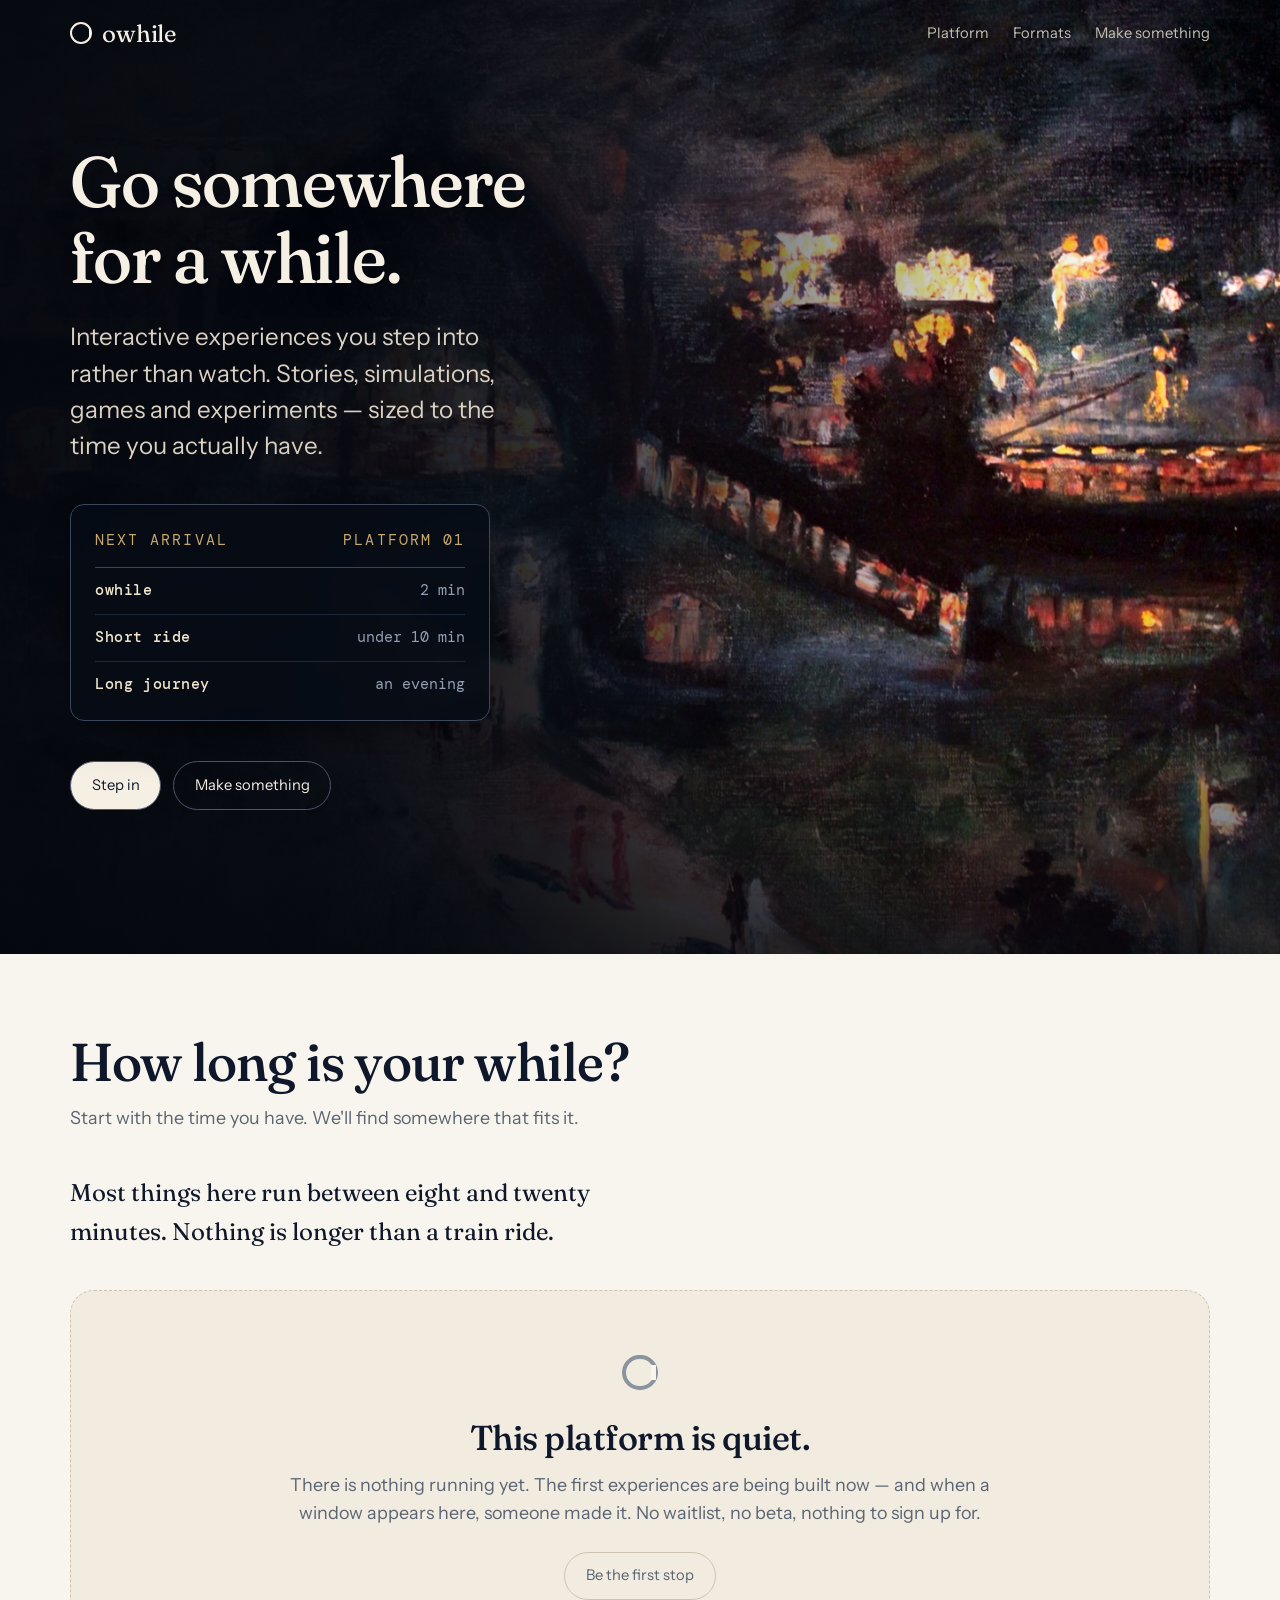
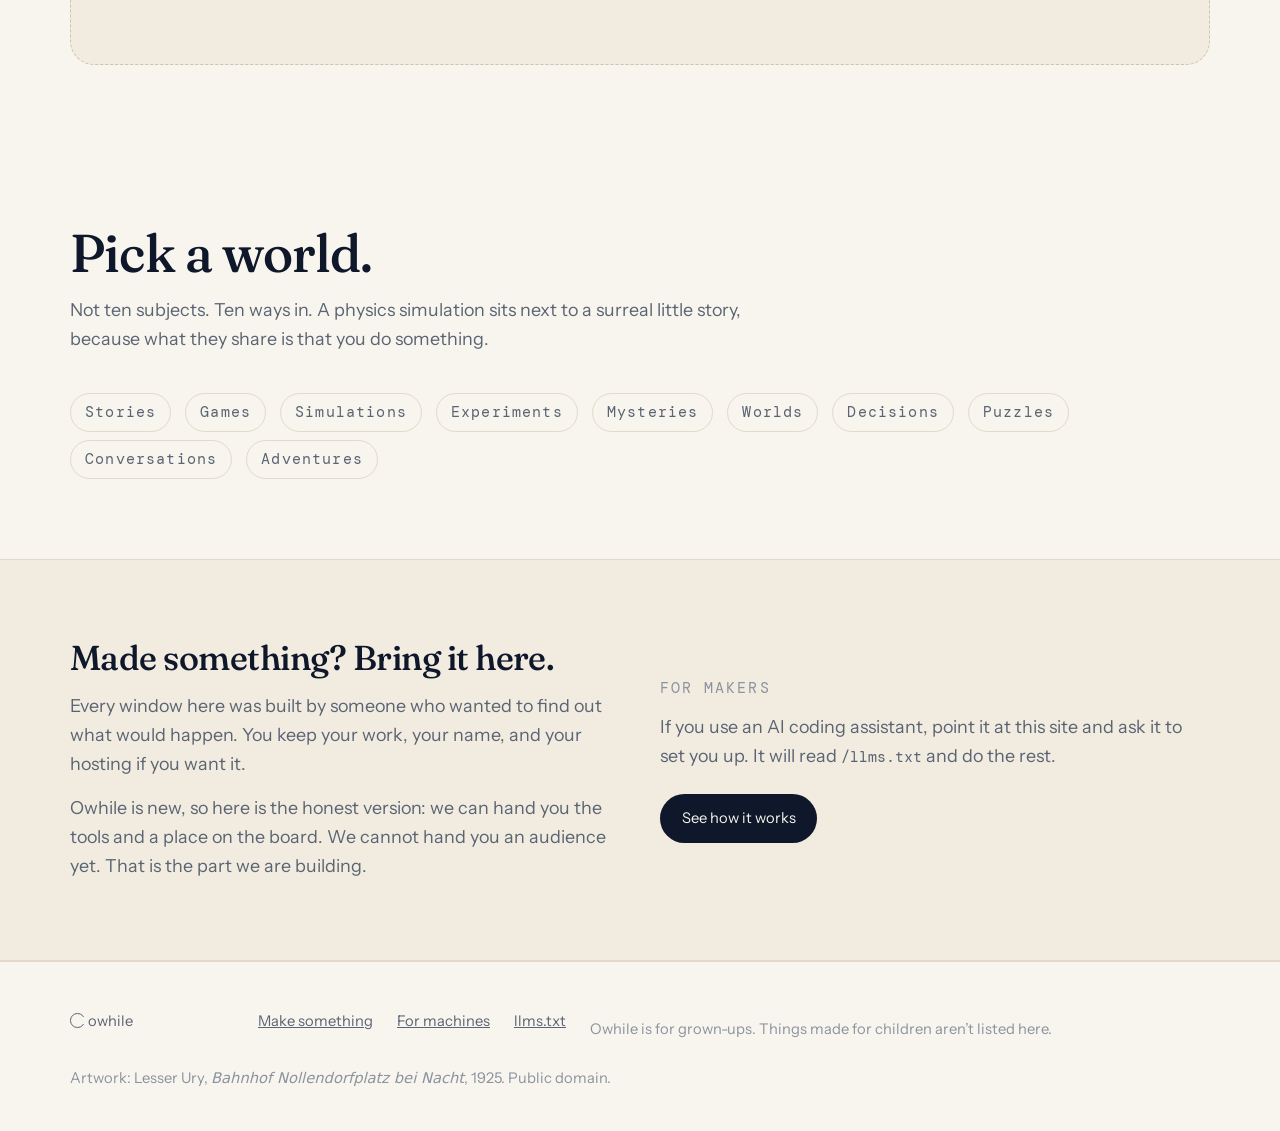
==== commit 83b7b61e: "Make the site fit to hand to a creator: real domain, real pages, honest status The link was unsendab" ====
--- a/index.html
+++ b/index.html
@@ -15,7 +15,7 @@
   "@context": "https://schema.org",
   "@type": "WebSite",
   "name": "owhile",
-  "url": "https://owhile.ai",
+  "url": "https://owhile.vercel.app",
   "description": "A platform for interactive experiences — stories, simulations, games and experiments you step into rather than watch.",
   "publisher": { "@type": "Organization", "name": "owhile" }
 }
--- a/assets/css/owhile.css
+++ b/assets/css/owhile.css
@@ -250,8 +250,11 @@
 .station__inner {
   position: relative; z-index: 2;
   padding-block: var(--s-5);
-  max-inline-size: 30rem;
-}
+}
+/* The scrim is darkest at the left, so the type lives there and the painting's
+   lit station stays visible on the right. Cap the children, not the wrap —
+   capping the wrap re-centres it into the brightest part of the image. */
+.station__inner > * { max-inline-size: 30rem; }
 
 .hero-title {
   font-size: var(--step-4);
@@ -304,7 +307,7 @@
   .station::before {
     background: linear-gradient(180deg, #060A12E8 0%, #060A129E 44%, #060A12DD 100%);
   }
-  .station__inner { max-inline-size: 100%; }
+  .station__inner > * { max-inline-size: 100%; }
   .hero-sub { max-inline-size: 30ch; }
 }
 
